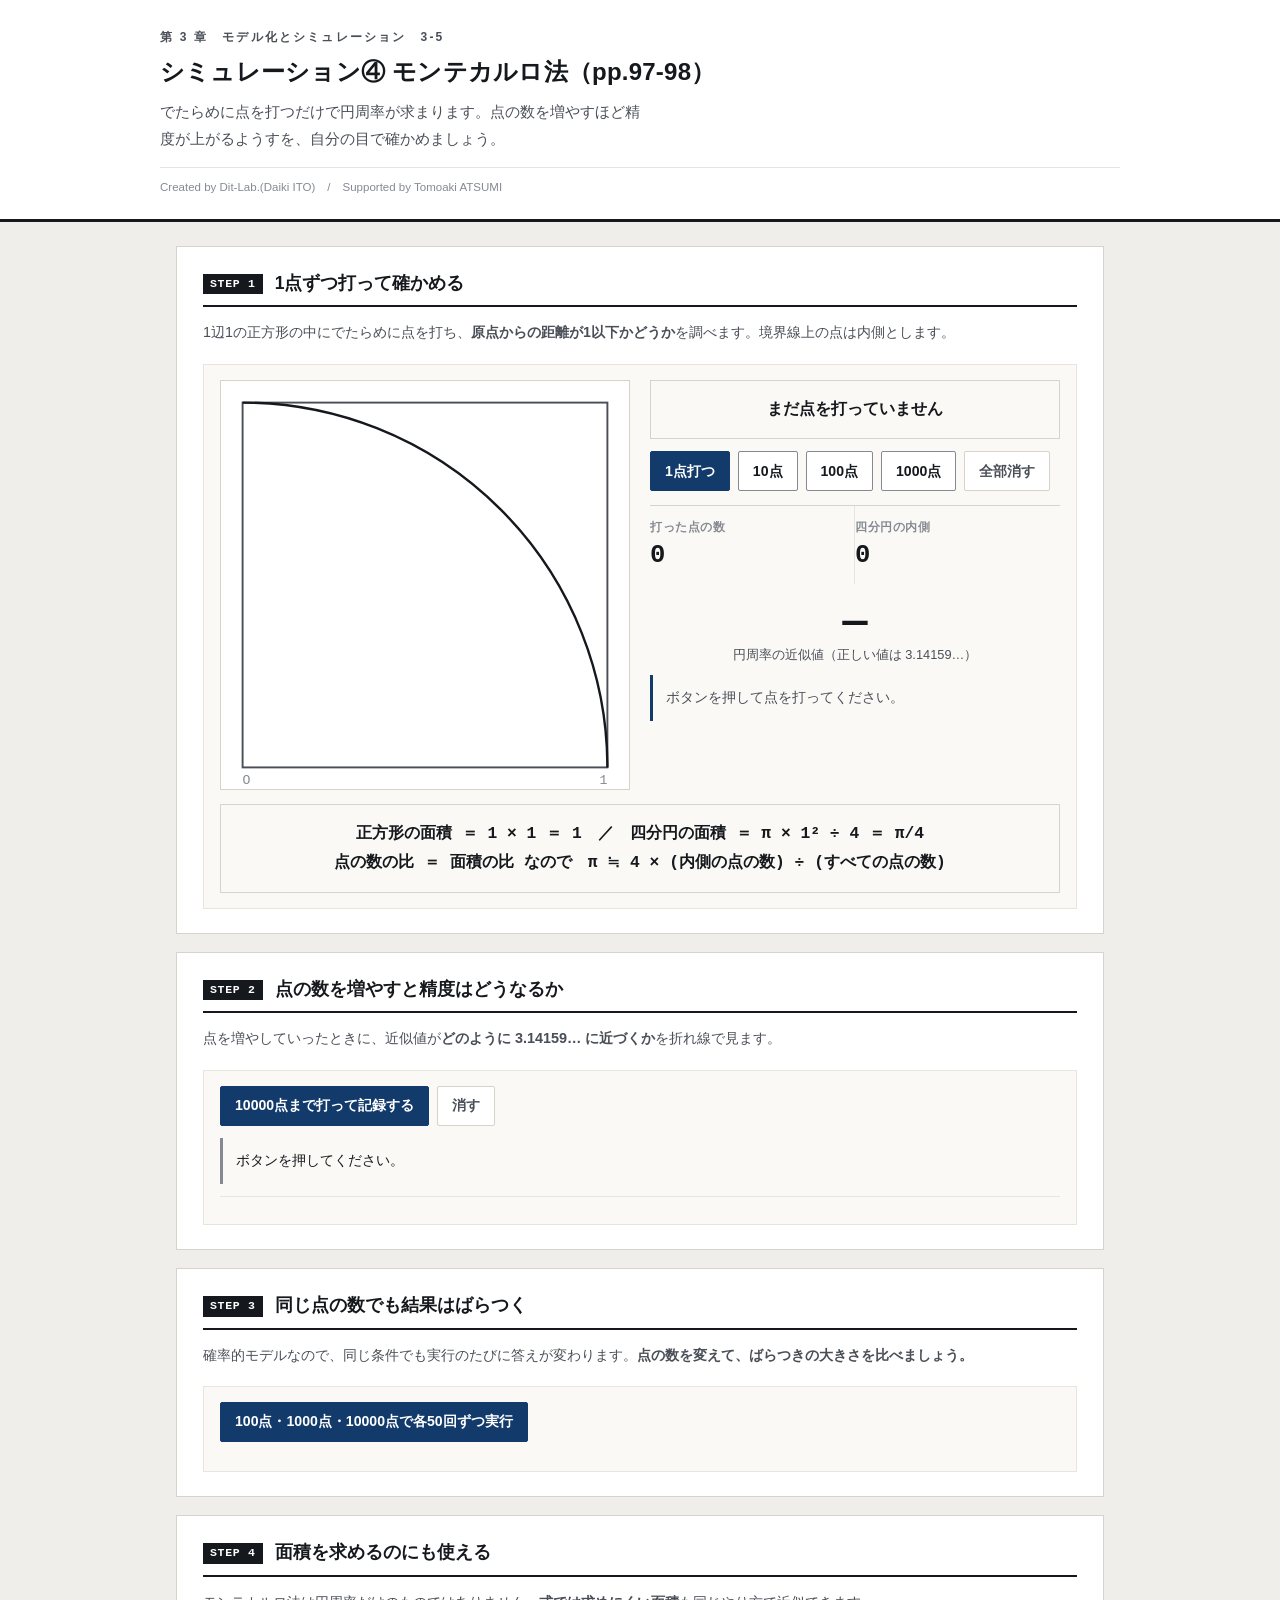
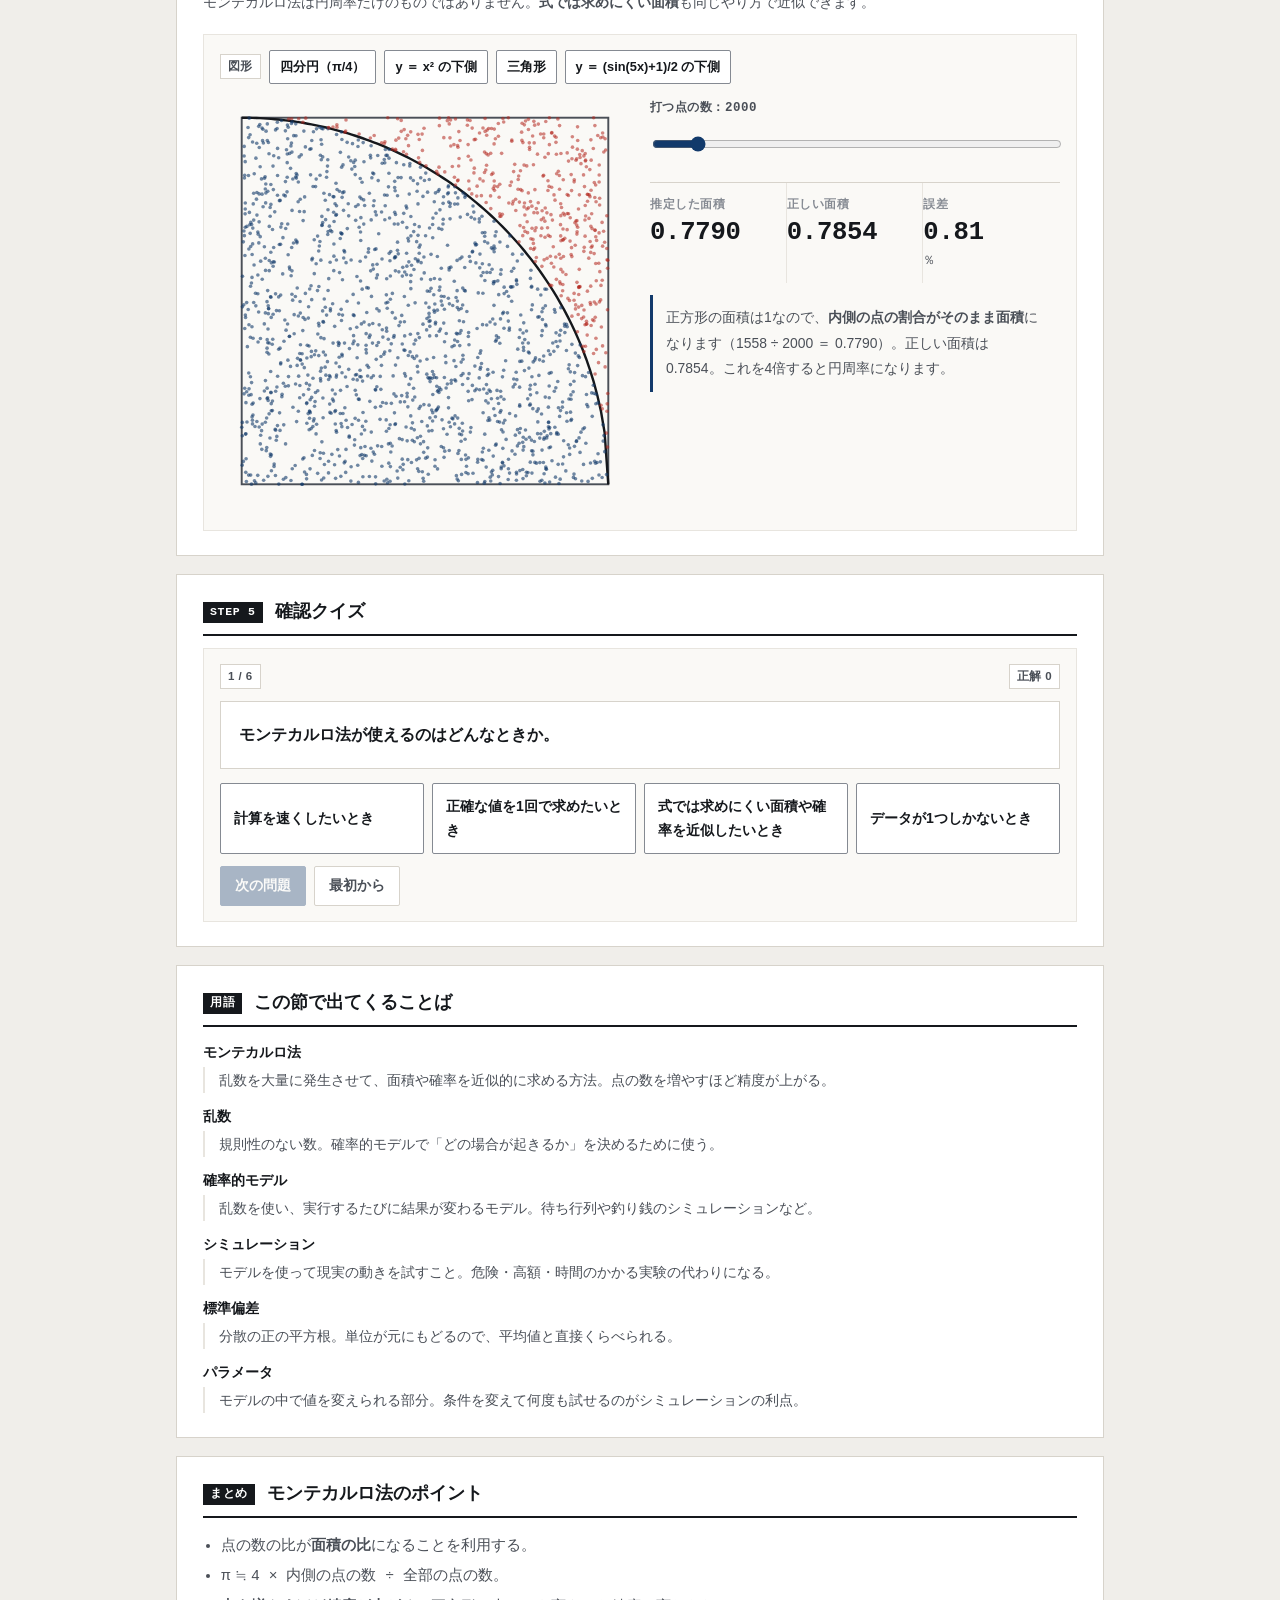
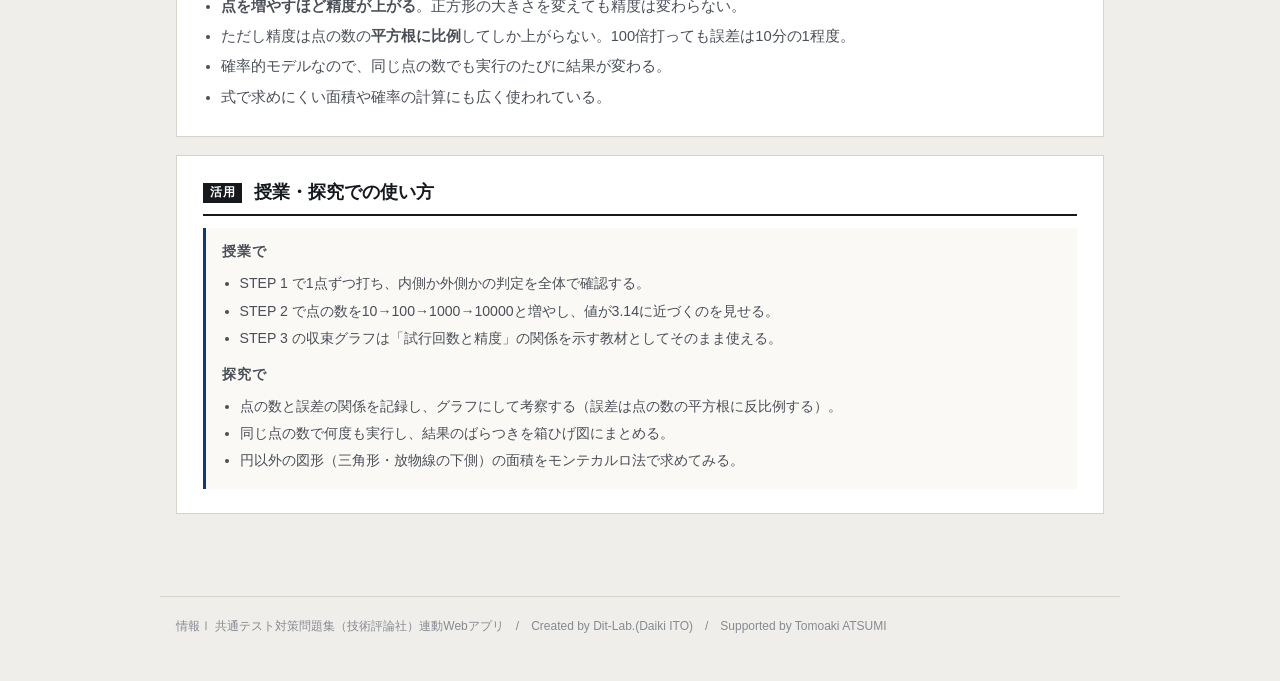
==== index.html @ b9c4bb9b "feat: Streamlit版を静的Webアプリ化。1点ずつの判定・収束グラフ・ばらつき比較・面積推定に対応" ====
<!DOCTYPE html>
<html lang="ja">
<head>
<meta charset="UTF-8">
<meta name="viewport" content="width=device-width, initial-scale=1.0">
<title>シミュレーション④ モンテカルロ法｜情報Ⅰ共通テスト対策問題集</title>
<meta name="description" content="でたらめに点を打つだけで円周率が求まります。点の数を増やすほど精度が上がるようすを、自分の目で確かめましょう。">
<link rel="icon" href="data:image/svg+xml,%3Csvg xmlns=%22http://www.w3.org/2000/svg%22 viewBox=%220 0 32 32%22%3E%3Crect width=%2232%22 height=%2232%22 fill=%22%2315181c%22/%3E%3Ctext x=%2216%22 y=%2222%22 font-size=%2218%22 font-family=%22monospace%22 fill=%22%23fff%22 text-anchor=%22middle%22%3E01%3C/text%3E%3C/svg%3E">
<link rel="stylesheet" href="css/style.css">
<link rel="stylesheet" href="css/app.css">
</head>
<body>

<header class="app-header">
  <div class="inner">
    <span class="eyebrow">第 3 章　モデル化とシミュレーション　3-5</span>
    <h1>シミュレーション④ モンテカルロ法（pp.97-98）</h1>
    <p class="lead">でたらめに点を打つだけで円周率が求まります。点の数を増やすほど精度が上がるようすを、自分の目で確かめましょう。</p>
    <p class="credit">Created by Dit-Lab.(Daiki ITO)　/　Supported by Tomoaki ATSUMI</p>
  </div>
</header>

<main class="wrap">
  <section class="step" id="step1">
    <h2><span class="no">STEP 1</span>1点ずつ打って確かめる</h2>
    <p class="desc">1辺1の正方形の中にでたらめに点を打ち、<strong>原点からの距離が1以下かどうか</strong>を調べます。境界線上の点は内側とします。</p>

    <div class="panel">
      <div class="grid c2">
        <div id="mcBox"></div>
        <div>
          <div class="eqbox" id="lastPoint">まだ点を打っていません</div>
          <div class="btn-row" style="margin-top:12px">
            <button class="btn primary" id="add1">1点打つ</button>
            <button class="btn" id="add10">10点</button>
            <button class="btn" id="add100">100点</button>
            <button class="btn" id="add1000">1000点</button>
            <button class="btn ghost" id="clearPts">全部消す</button>
          </div>
          <div class="metrics" style="margin-top:14px">
            <div class="metric"><div class="k">打った点の数</div><div class="v" id="mAll">0</div></div>
            <div class="metric"><div class="k">四分円の内側</div><div class="v" id="mIn">0</div></div>
          </div>
          <div class="bignum" id="piNow" style="margin-top:14px">—<small>円周率の近似値</small></div>
          <div class="note" id="mcNote" style="margin-top:12px"></div>
        </div>
      </div>

      <div class="eqbox" style="margin-top:14px">
        正方形の面積 ＝ 1 × 1 ＝ 1　／　四分円の面積 ＝ π × 1² ÷ 4 ＝ π/4<br>
        点の数の比 ＝ 面積の比 なので　<strong>π ≒ 4 × (内側の点の数) ÷ (すべての点の数)</strong>
      </div>
    </div>
  </section>

  <section class="step" id="step2">
    <h2><span class="no">STEP 2</span>点の数を増やすと精度はどうなるか</h2>
    <p class="desc">点を増やしていったときに、近似値が<strong>どのように 3.14159… に近づくか</strong>を折れ線で見ます。</p>
    <div class="panel">
      <div class="btn-row" style="margin-bottom:12px">
        <button class="btn primary" id="runConv">10000点まで打って記録する</button>
        <button class="btn ghost" id="clearConv">消す</button>
      </div>
      <div id="convChart"></div>
      <div class="note" id="convNote" style="margin-top:12px">ボタンを押してください。</div>
      <div class="toolbar" id="convTools"></div>
    </div>
  </section>

  <section class="step" id="step3">
    <h2><span class="no">STEP 3</span>同じ点の数でも結果はばらつく</h2>
    <p class="desc">確率的モデルなので、同じ条件でも実行のたびに答えが変わります。<strong>点の数を変えて、ばらつきの大きさを比べましょう。</strong></p>
    <div class="panel">
      <div class="btn-row">
        <button class="btn primary" id="runSpread">100点・1000点・10000点で各50回ずつ実行</button>
      </div>
      <div id="spreadChart" style="margin-top:14px"></div>
      <div class="tbl-scroll" style="margin-top:12px"><table class="tbl" id="spreadTable"></table></div>
      <div class="note" id="spreadNote" hidden style="margin-top:12px"></div>
    </div>
  </section>

  <section class="step" id="step4">
    <h2><span class="no">STEP 4</span>面積を求めるのにも使える</h2>
    <p class="desc">モンテカルロ法は円周率だけのものではありません。<strong>式では求めにくい面積</strong>も同じやり方で近似できます。</p>
    <div class="panel">
      <div class="btn-row" style="margin-bottom:12px">
        <span class="badge">図形</span>
        <button class="btn sm" data-fig="quarter">四分円（π/4）</button>
        <button class="btn sm" data-fig="parab">y ＝ x² の下側</button>
        <button class="btn sm" data-fig="tri">三角形</button>
        <button class="btn sm" data-fig="wave">y ＝ (sin(5x)+1)/2 の下側</button>
      </div>
      <div class="grid c2">
        <div id="areaBox"></div>
        <div>
          <label class="fld" for="areaN">打つ点の数：<span class="mono" id="areaNv">2000</span></label>
          <input type="range" id="areaN" min="100" max="20000" step="100" value="2000">
          <div class="metrics" style="margin-top:12px">
            <div class="metric"><div class="k">推定した面積</div><div class="v" id="aEst">—</div></div>
            <div class="metric"><div class="k">正しい面積</div><div class="v" id="aTrue">—</div></div>
            <div class="metric"><div class="k">誤差</div><div class="v" id="aErr">—</div><div class="s">％</div></div>
          </div>
          <div class="note" id="areaNote" style="margin-top:12px"></div>
        </div>
      </div>
    </div>
  </section>

  <section class="step" id="step5">
    <h2><span class="no">STEP 5</span>確認クイズ</h2>
    <div class="panel">
      <div class="qhead">
        <span class="badge" id="qProgress">1 / 1</span>
        <span class="badge">正解 <span class="score" id="qScore">0</span></span>
      </div>
      <div class="card-q"><div class="q-scene" id="qText"></div></div>
      <div class="choice4" id="qChoices"></div>
      <div class="note" id="qFb" hidden style="margin-top:12px"></div>
      <div class="btn-row" style="margin-top:12px">
        <button class="btn primary" id="qNext" disabled>次の問題</button>
        <button class="btn ghost" id="qReset">最初から</button>
      </div>
    </div>
  </section>

  <section class="step" id="glossary">
    <h2><span class="no">用語</span>この節で出てくることば</h2>
    <div id="glossBox"></div>
  </section>

  <section class="step">
    <h2><span class="no">まとめ</span>モンテカルロ法のポイント</h2>
    <ul style="margin:0;padding-left:1.2em;color:var(--ink-2);font-size:.92rem;line-height:2.05">
      <li>点の数の比が<strong>面積の比</strong>になることを利用する。</li>
      <li>π ≒ <span class="mono">4 × 内側の点の数 ÷ 全部の点の数</span>。</li>
      <li><strong>点を増やすほど精度が上がる</strong>。正方形の大きさを変えても精度は変わらない。</li>
      <li>ただし精度は点の数の<strong>平方根に比例</strong>してしか上がらない。100倍打っても誤差は10分の1程度。</li>
      <li>確率的モデルなので、同じ点の数でも実行のたびに結果が変わる。</li>
      <li>式で求めにくい面積や確率の計算にも広く使われている。</li>
    </ul>
  </section>

  <section class="step">
    <h2><span class="no">活用</span>授業・探究での使い方</h2>
    <div class="use-note">
      <h3>授業で</h3>
      <ul>
        <li>STEP 1 で1点ずつ打ち、内側か外側かの判定を全体で確認する。</li>
        <li>STEP 2 で点の数を10→100→1000→10000と増やし、値が3.14に近づくのを見せる。</li>
        <li>STEP 3 の収束グラフは「試行回数と精度」の関係を示す教材としてそのまま使える。</li>
      </ul>
      <h3 style="margin-top:12px">探究で</h3>
      <ul>
        <li>点の数と誤差の関係を記録し、グラフにして考察する（誤差は点の数の平方根に反比例する）。</li>
        <li>同じ点の数で何度も実行し、結果のばらつきを箱ひげ図にまとめる。</li>
        <li>円以外の図形（三角形・放物線の下側）の面積をモンテカルロ法で求めてみる。</li>
      </ul>
    </div>
  </section>

</main>

<footer class="app-footer">
  情報Ⅰ 共通テスト対策問題集（技術評論社）連動Webアプリ　/　Created by Dit-Lab.(Daiki ITO)　/　Supported by Tomoaki ATSUMI
</footer>

<script src="js/tools.js"></script>
<script src="js/chart.js"></script>
<script src="js/terms.js"></script>
<script src="js/app.js"></script>
</body>
</html>
---- css/style.css ----
/* =========================================================
   情報Ⅰ 共通テスト対策問題集 — Web アプリ共通スタイル
   紙面（参考書）に寄せた設計。装飾色は使わず、色は意味を持つときだけ。
   ========================================================= */

:root{
  --paper:#ffffff;
  --paper-2:#faf9f6;      /* うすい紙 */
  --bg:#f0eeea;           /* 台紙 */
  --ink:#15181c;
  --ink-2:#4a4f57;
  --ink-3:#858a92;
  --rule:#d7d3cb;         /* 罫線 */
  --rule-2:#e8e5df;
  --accent:#123a6b;       /* 濃紺。主要操作と現在地だけに使う */
  --accent-w:#e9eef6;
  --zero:#c0392b;         /* 左＝0 */
  --one:#1d4ed8;          /* 右＝1 */
  --ok:#1f7a3d;   --ok-bg:#eef6f0;
  --ng:#b3261e;   --ng-bg:#fbefee;
  --warn:#8a5a00; --warn-bg:#fbf5e8;
  --font:"Hiragino Kaku Gothic ProN","Hiragino Sans","Yu Gothic Medium","Yu Gothic",
         "Noto Sans JP",Meiryo,-apple-system,BlinkMacSystemFont,sans-serif;
  --mono:"SFMono-Regular",Menlo,Consolas,"Courier New",monospace;
}

*{box-sizing:border-box}
[hidden]{display:none !important}
html{-webkit-text-size-adjust:100%}
body{
  margin:0; background:var(--bg); color:var(--ink);
  font-family:var(--font); font-size:16px; line-height:1.85;
  font-feature-settings:"palt" 1;
}
h1,h2,h3,h4{line-height:1.45; margin:0; font-weight:700}
p{margin:0 0 .75em} p:last-child{margin-bottom:0}
a{color:var(--accent)}

/* ---------- 標題 ---------- */
.app-header{background:var(--paper); border-bottom:3px solid var(--ink); padding:26px 20px 20px}
.app-header .inner{max-width:960px; margin:0 auto}
.app-header .eyebrow{
  font-size:.75rem; font-weight:700; color:var(--ink-2); letter-spacing:.18em;
  display:block; margin-bottom:7px;
}
.app-header h1{font-size:1.5rem; letter-spacing:.01em}
.app-header .lead{font-size:.92rem; color:var(--ink-2); margin-top:9px; max-width:60ch}
.app-header .credit{
  font-size:.72rem; color:var(--ink-3); margin-top:14px;
  padding-top:9px; border-top:1px solid var(--rule-2);
}

/* ---------- 版面 ---------- */
.wrap{max-width:960px; margin:0 auto; padding:24px 16px 64px}
.step{background:var(--paper); border:1px solid var(--rule); padding:24px 26px; margin-bottom:18px}
.step > h2{
  display:flex; align-items:baseline; gap:12px; font-size:1.1rem;
  padding-bottom:9px; border-bottom:2px solid var(--ink); margin-bottom:12px;
}
.step > h2 .no{
  flex:none; font-family:var(--mono); font-size:.72rem; font-weight:700;
  background:var(--ink); color:var(--paper); padding:2px 7px; letter-spacing:.06em;
  position:relative; top:-2px;
}
.step > .desc{color:var(--ink-2); font-size:.9rem; margin-bottom:18px}
.step[hidden]{display:none}

.grid{display:grid; gap:20px}
.grid > *{min-width:0}          /* 子の中身で列が広がるのを防ぐ */
@media(min-width:800px){ .grid.c2{grid-template-columns:1fr 1fr} }

.panel{border:1px solid var(--rule-2); background:var(--paper-2); padding:15px 16px; min-width:0}
.panel > h3{
  font-size:.8rem; font-weight:700; color:var(--ink-2); letter-spacing:.08em;
  margin-bottom:12px; padding-bottom:6px; border-bottom:1px solid var(--rule);
}

/* ---------- 部品 ---------- */
.btn{
  appearance:none; border:1px solid var(--ink-3); background:var(--paper); color:var(--ink);
  font-family:inherit; font-size:.88rem; font-weight:700; padding:8px 14px;
  border-radius:2px; cursor:pointer; min-height:40px; line-height:1.4;
  transition:background .12s, border-color .12s, color .12s;
}
.btn:hover:not(:disabled){background:var(--accent-w); border-color:var(--accent); color:var(--accent)}
.btn:disabled{opacity:.35; cursor:not-allowed}
.btn.primary{background:var(--accent); color:var(--paper); border-color:var(--accent)}
.btn.primary:hover:not(:disabled){background:#0d2c53; color:var(--paper)}
.btn.ghost{border-color:var(--rule); color:var(--ink-2)}
.btn.sm{font-size:.8rem; padding:5px 10px; min-height:34px}
.btn-row{display:flex; flex-wrap:wrap; gap:8px; align-items:center}

/* タブ（見出し下線式） */
.seg{display:flex; gap:0; border-bottom:1px solid var(--rule)}
.seg button{
  appearance:none; border:0; background:transparent; font-family:inherit; font-size:.88rem;
  font-weight:700; color:var(--ink-3); padding:9px 4px; margin-right:26px; cursor:pointer;
  border-bottom:3px solid transparent; margin-bottom:-1px; min-height:40px;
}
.seg button:hover{color:var(--ink-2)}
.seg button[aria-pressed="true"]{color:var(--ink); border-bottom-color:var(--accent)}

label.fld{display:block; font-size:.78rem; font-weight:700; color:var(--ink-2); margin-bottom:5px; letter-spacing:.04em}
input[type=text], textarea, input[type=number]{
  width:100%; font-family:inherit; font-size:1rem; color:var(--ink);
  border:1px solid var(--ink-3); border-radius:2px; padding:9px 11px;
  background:var(--paper); min-height:42px;
}
input:focus, textarea:focus{outline:2px solid var(--accent); outline-offset:-1px; border-color:var(--accent)}
.btn:focus-visible, .seg button:focus-visible, .node-card:focus-visible{outline:2px solid var(--accent); outline-offset:2px}
textarea{resize:vertical; line-height:1.7}
.mono{font-family:var(--mono)}

table.tbl{width:100%; border-collapse:collapse; font-size:.89rem}
table.tbl th, table.tbl td{border-bottom:1px solid var(--rule-2); padding:7px 10px; text-align:right}
table.tbl th:first-child, table.tbl td:first-child{text-align:left}
table.tbl thead th{border-bottom:1.5px solid var(--ink); font-size:.76rem; color:var(--ink-2); font-weight:700; white-space:nowrap}
.tbl-scroll{overflow-x:auto; -webkit-overflow-scrolling:touch; max-width:100%}

.note{padding:10px 13px; font-size:.87rem; border-left:3px solid var(--ink-3); background:var(--paper-2)}
.note.ok{background:var(--ok-bg); border-left-color:var(--ok); color:#123f22}
.note.ng{background:var(--ng-bg); border-left-color:var(--ng); color:#6d1a15}
.note.info{background:var(--paper-2); border-left-color:var(--accent); color:var(--ink-2)}
.note.warn{background:var(--warn-bg); border-left-color:var(--warn); color:#5c3d00}
.note[hidden]{display:none}

.badge{
  display:inline-block; font-size:.72rem; font-weight:700; padding:1px 7px;
  border:1px solid var(--rule); color:var(--ink-2); background:var(--paper); letter-spacing:.04em;
}

/* 数値は罫線で仕切るだけ。カードにしない */
.metrics{display:flex; flex-wrap:wrap; gap:0; border-top:1px solid var(--rule)}
.metric{flex:1 1 130px; padding:11px 14px 11px 0; border-right:1px solid var(--rule-2)}
.metric:last-child{border-right:0}
.metric .k{font-size:.74rem; color:var(--ink-3); font-weight:700; letter-spacing:.05em}
.metric .v{font-size:1.6rem; font-weight:700; line-height:1.3; font-family:var(--mono); letter-spacing:-.01em}
.metric .s{font-size:.76rem; color:var(--ink-2)}

.bit0{color:var(--zero); font-weight:700}
.bit1{color:var(--one); font-weight:700}

.app-footer{
  max-width:960px; margin:0 auto; padding:18px 16px 44px; color:var(--ink-3);
  font-size:.75rem; border-top:1px solid var(--rule);
}
.sr-only{position:absolute;width:1px;height:1px;overflow:hidden;clip:rect(0 0 0 0);white-space:nowrap}

@media(max-width:640px){
  body{font-size:15px}
  .app-header{padding:20px 16px 16px}
  .app-header h1{font-size:1.16rem}
  .wrap{padding:16px 12px 52px}
  .step{padding:18px 15px}
  .seg button{margin-right:18px; font-size:.84rem}
  .metric{flex-basis:50%; border-right:0}
}
@media (prefers-reduced-motion:reduce){ *{animation:none!important; transition:none!important} }

/* ---------- 自分のデータ・共有・印刷 ---------- */
.toolbar{display:flex; flex-wrap:wrap; gap:8px; align-items:center; margin-top:12px;
  padding-top:12px; border-top:1px solid var(--rule-2)}
.toolbar .hint{font-size:.78rem; color:var(--ink-3)}
.paste-area{width:100%; min-height:110px; font-family:var(--mono); font-size:.86rem}
.use-note{background:var(--paper-2); border-left:3px solid var(--accent); padding:14px 16px; font-size:.88rem}
.use-note h3{font-size:.86rem; letter-spacing:.06em; margin-bottom:8px; color:var(--ink-2)}
.use-note ol, .use-note ul{margin:0; padding-left:1.25em; line-height:1.95; color:var(--ink-2)}

@media print{
  body{background:#fff}
  .app-header{border-bottom:2px solid #000}
  .step{border:1px solid #bbb; break-inside:avoid; page-break-inside:avoid; margin-bottom:12px}
  .btn, .seg, .toolbar, input[type=range]{display:none !important}
  .note{border-left-width:2px}
  a[href]:after{content:""}
}

/* ---------- 入力グリッド ---------- */
.dg-scroll{overflow:auto; -webkit-overflow-scrolling:touch; border:1px solid var(--rule); background:var(--paper); max-height:420px}
table.dg{border-collapse:collapse; font-family:var(--mono); font-size:.9rem; min-width:100%}
table.dg th, table.dg td{border:1px solid var(--rule-2); padding:0}
table.dg thead th{background:var(--paper-2); position:sticky; top:0; z-index:2}
table.dg .dg-n{background:var(--paper-2); color:var(--ink-3); font-size:.76rem; font-weight:400;
  text-align:center; min-width:34px; padding:0 4px; position:sticky; left:0; z-index:1}
table.dg .dg-corner{background:var(--paper-2); min-width:34px; position:sticky; left:0; z-index:3}
table.dg .dg-act{background:var(--paper-2); width:34px}
.dg-h, .dg-c{width:100%; min-width:96px; border:0; background:transparent; font-family:inherit;
  font-size:.9rem; padding:8px 9px; color:var(--ink); min-height:38px}
.dg-h{font-weight:700; font-family:var(--font); font-size:.82rem; color:var(--ink-2)}
.dg-c.num{text-align:right}
.dg-c:focus, .dg-h:focus{outline:2px solid var(--accent); outline-offset:-2px; background:var(--accent-w)}
.dg-del{border:0; background:transparent; color:var(--ink-3); cursor:pointer; width:32px; height:34px; font-size:1rem}
.dg-del:hover{color:var(--ng)}
.dg-tools{display:flex; flex-wrap:wrap; gap:8px; align-items:center; margin-top:10px}
.dg-hint{font-size:.76rem; color:var(--ink-3)}

/* ---------- ファイル読み込み ---------- */
.filebox{display:flex; flex-wrap:wrap; gap:10px; align-items:center; padding:12px;
  border:1px dashed var(--rule); background:var(--paper-2)}
.filebox input[type=file]{font-size:.85rem; font-family:inherit; max-width:100%}
.filebox .sel{max-width:220px}
.filelabel{display:inline-flex; align-items:center; gap:6px; font-size:.85rem; font-weight:700;
  border:1px solid var(--ink-3); background:var(--paper); padding:8px 14px; border-radius:2px; cursor:pointer; min-height:40px}
.filelabel:hover{border-color:var(--accent); color:var(--accent); background:var(--accent-w)}
.filelabel input{display:none}

/* ---------- 用語解説 ---------- */
.term{position:relative; border-bottom:1.5px dotted var(--accent); cursor:help; color:var(--accent); font-weight:700}
.term .term-pop{display:none; position:absolute; left:0; top:1.7em; z-index:50; width:min(300px,78vw);
  background:var(--paper); border:1px solid var(--ink-3); box-shadow:0 6px 20px rgba(0,0,0,.14);
  padding:10px 12px; font-size:.82rem; font-weight:400; color:var(--ink-2); line-height:1.75;
  border-left:3px solid var(--accent); cursor:auto; text-align:left}
.term .term-pop b{display:block; color:var(--ink); font-size:.86rem; margin-bottom:3px}
.term.open .term-pop{display:block}
dl.gloss{margin:0; font-size:.88rem}
dl.gloss dt{font-weight:700; color:var(--ink); margin-top:10px}
dl.gloss dt:first-child{margin-top:0}
dl.gloss dd{margin:2px 0 0; color:var(--ink-2); line-height:1.85; padding-left:1em; border-left:2px solid var(--rule-2)}
@media print{ .term{border-bottom:0; color:inherit} .term .term-pop{display:none !important} }

/* ---------- スマホ・タブレット ---------- */
@media (max-width:1024px){
  /* iOS で入力時に画面が勝手に拡大するのを防ぐ（16px 未満だとズームする） */
  input[type=text], input[type=number], textarea, select, .dg-c, .dg-h{ font-size:16px }
  .dg-c, .dg-h{ min-width:110px }
}
@media (max-width:820px){
  .grid.c2{grid-template-columns:1fr}
  .dg-scroll{max-height:340px}
  .filebox{flex-direction:column; align-items:stretch}
  .filebox .sel{max-width:100%}
  .term .term-pop{left:auto; right:0; width:min(280px,86vw)}
}
@media (max-width:480px){
  .step > h2{font-size:1rem; flex-wrap:wrap}
  .metrics{gap:0}
  .metric{flex-basis:50%; padding-right:10px}
  .metric .v{font-size:1.3rem}
  .btn{padding:8px 12px}
  .dg-tools{gap:6px}
  .dg-hint{width:100%}
}
/* タッチ操作でのスクロールを滑らかに */
.tbl-scroll, .dg-scroll, .tree-box{ -webkit-overflow-scrolling:touch; overscroll-behavior-x:contain }
---- css/app.css ----
.qhead{display:flex; justify-content:space-between; align-items:center; margin-bottom:12px}
.card-q{border:1px solid var(--rule); background:var(--paper); padding:18px; margin-bottom:14px}
.q-scene{font-size:1rem; font-weight:700; line-height:1.9}
.choice4{display:grid; gap:8px; grid-template-columns:repeat(auto-fit,minmax(160px,1fr))}
.choice4 .btn{text-align:left; line-height:1.65; padding:11px 13px}
.choice4 .btn.correct{background:var(--ok-bg); border-color:var(--ok); color:var(--ok)}
.choice4 .btn.wrong{background:var(--ng-bg); border-color:var(--ng); color:var(--ng)}
.choice4.locked{pointer-events:none}
.sel{width:100%; font-family:inherit; font-size:.95rem; padding:9px 11px; min-height:42px;
  border:1px solid var(--ink-3); border-radius:2px; background:var(--paper); color:var(--ink)}
input[type=range]{width:100%; accent-color:var(--accent); height:34px}
.why{font-size:.85rem; color:var(--ink-2); line-height:1.85}
.eqbox{font-family:var(--mono); font-size:1.02rem; font-weight:700; text-align:center; padding:14px;
  border:1px solid var(--rule); background:var(--paper-2); line-height:1.8}
.blankin{border:1.5px solid var(--accent); background:#fff; padding:6px 8px; text-align:center;
  font-family:var(--mono); min-height:38px; font-size:.95rem; max-width:120px}
.blankin.ok{border-color:var(--ok); background:var(--ok-bg)}
.blankin.ng{border-color:var(--ng); background:var(--ng-bg)}
table.tbl td .blankin{width:100%; max-width:none}
#mcBox{border:1px solid var(--rule); background:var(--paper)}
#mcBox svg{display:block; margin:0 auto}
svg .pin{fill:rgba(18,58,107,.6)}
svg .pout{fill:rgba(179,38,30,.55)}
svg .arc{fill:none; stroke:#15181c; stroke-width:2}
svg .sq{fill:none; stroke:#4a4f57; stroke-width:1.6}
svg .last{stroke:#8a5a00; stroke-width:2.5; fill:#ffd166}
.bignum{font-family:var(--mono); font-size:2.6rem; font-weight:700; text-align:center; line-height:1.2}
.bignum small{display:block; font-family:var(--font); font-size:.8rem; color:var(--ink-2); font-weight:400}
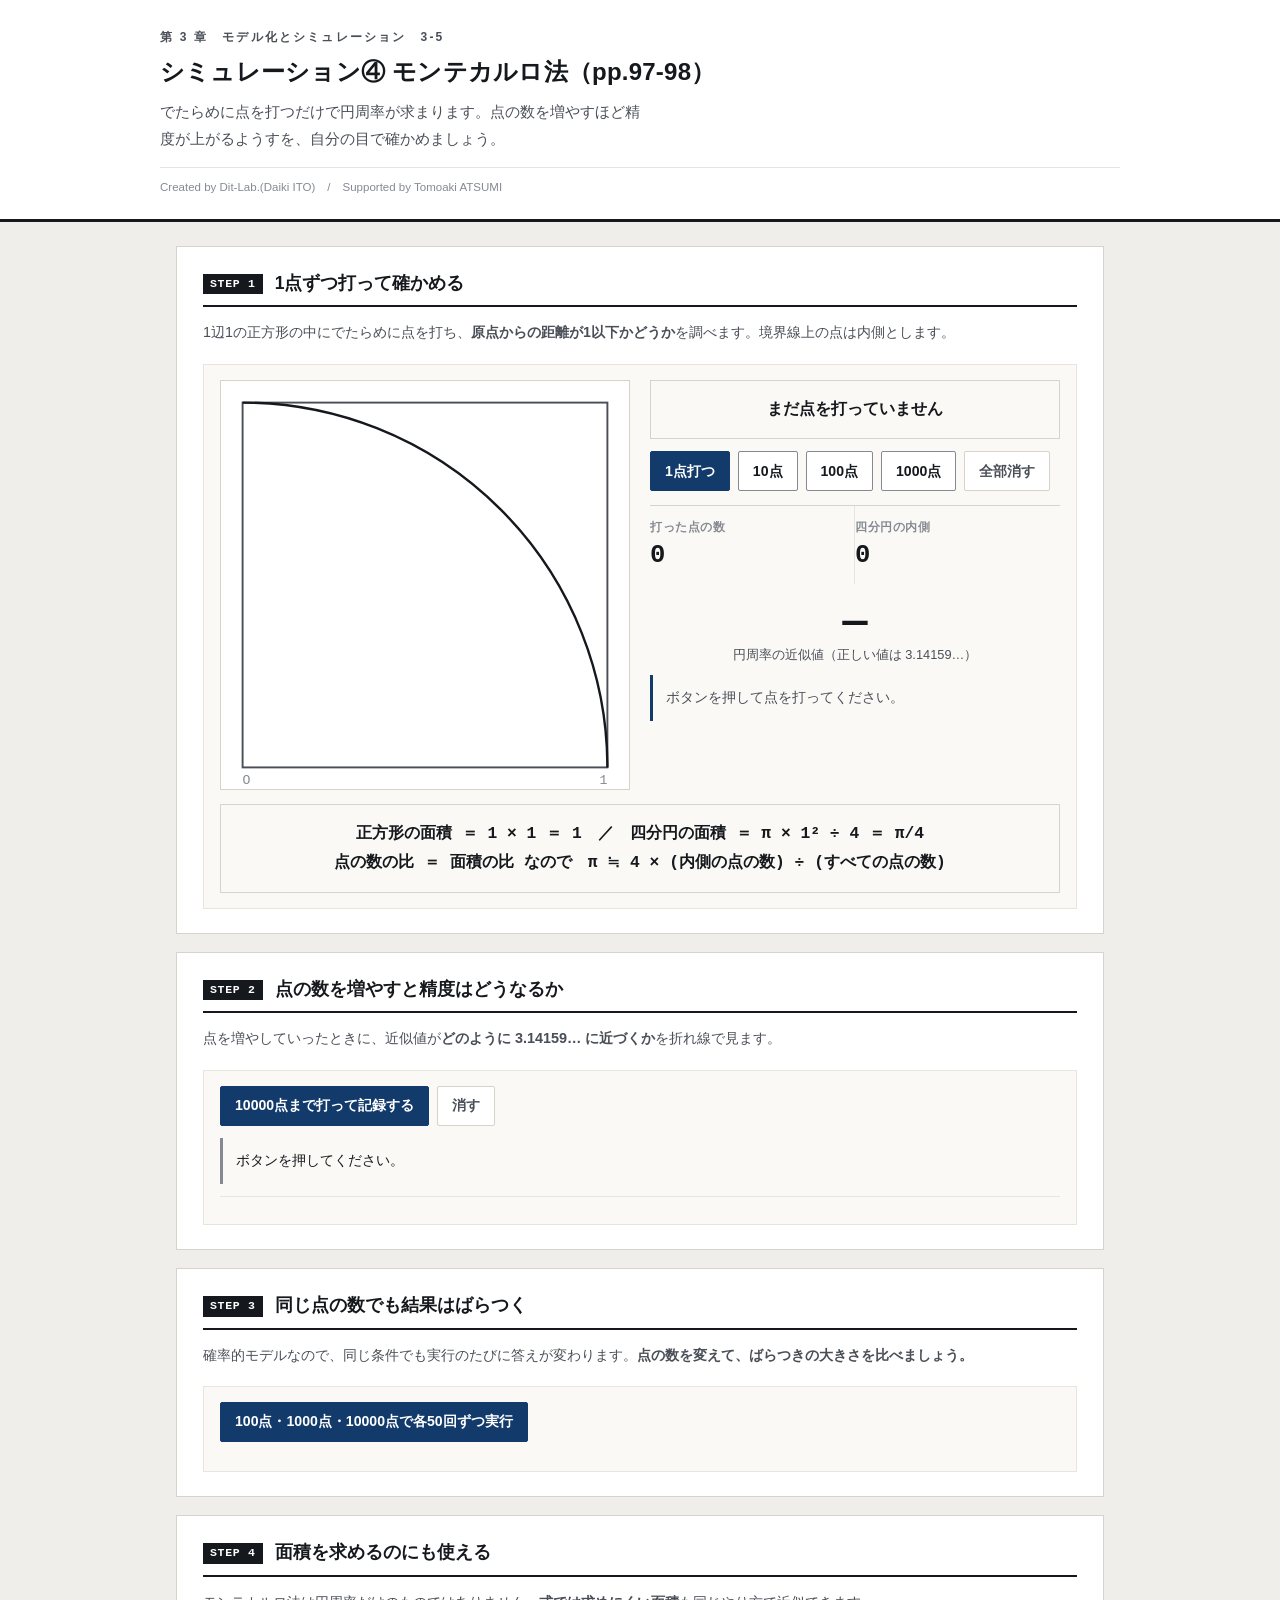
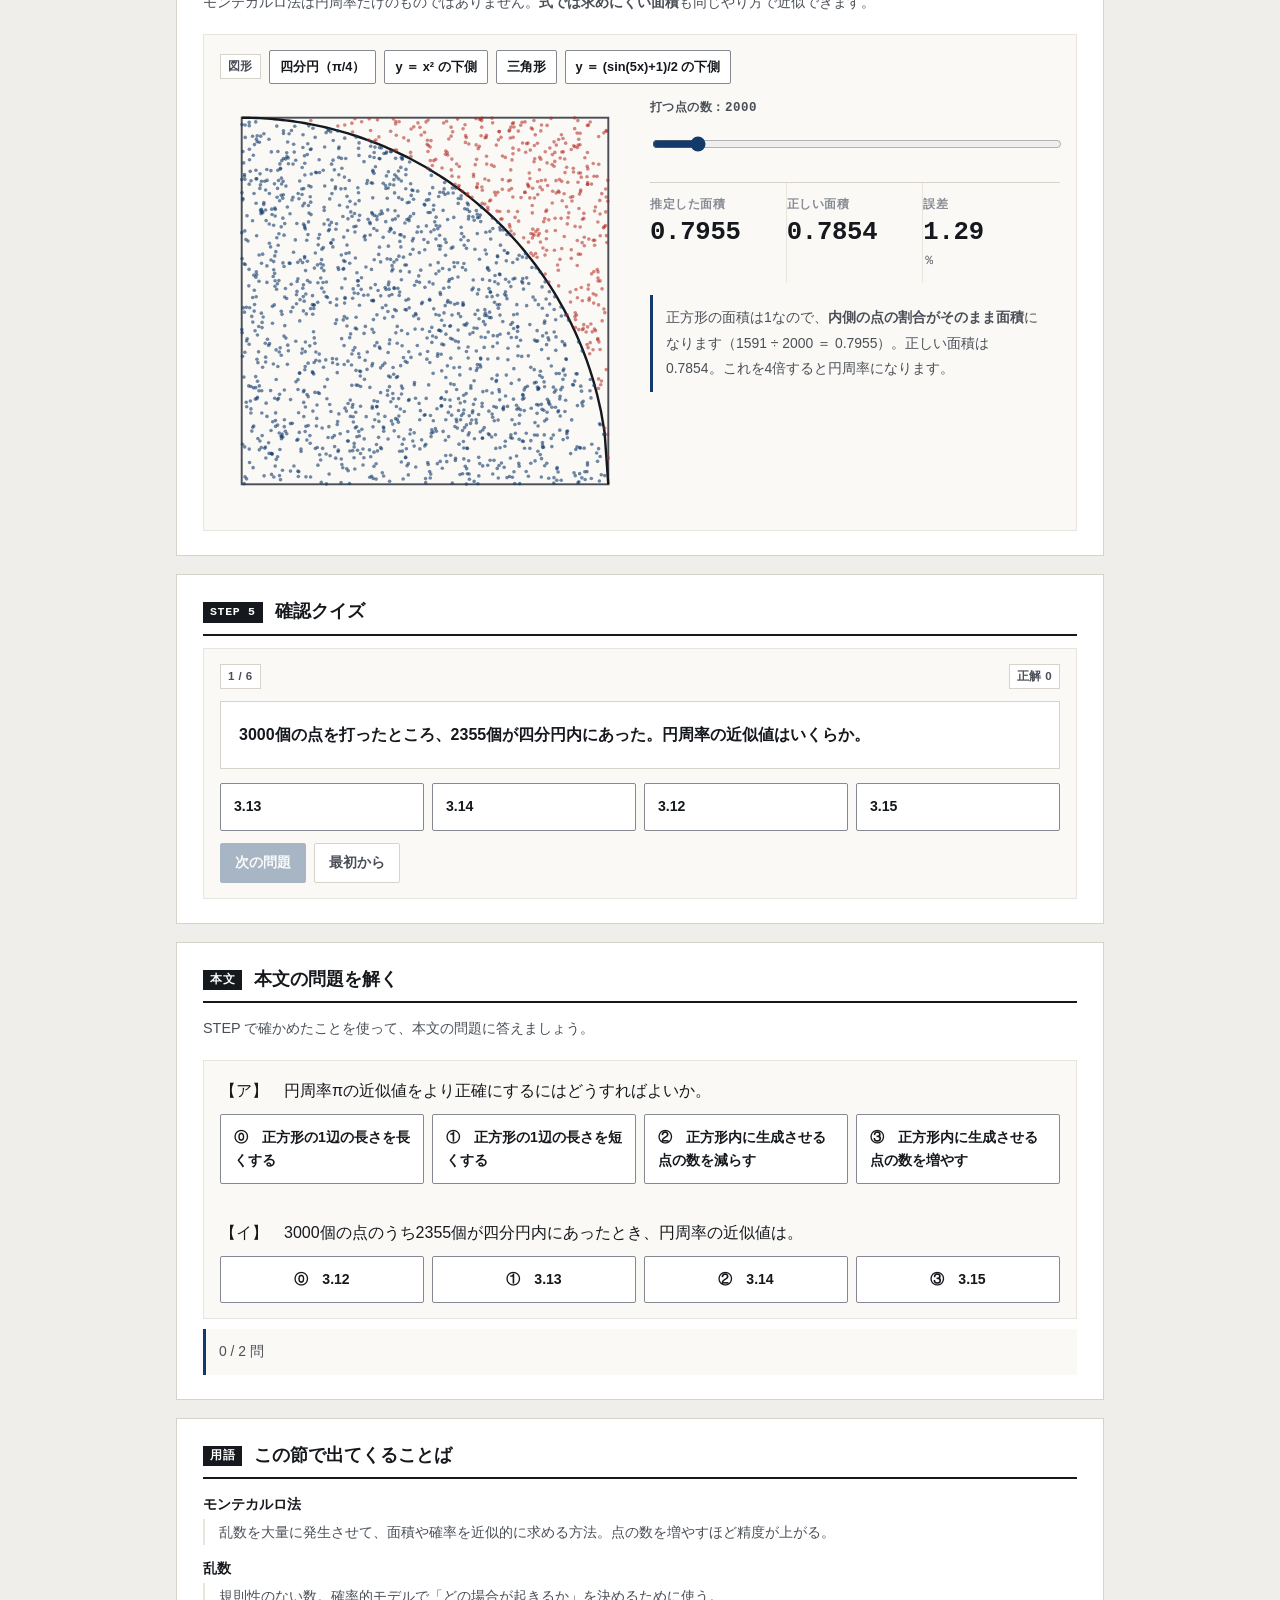
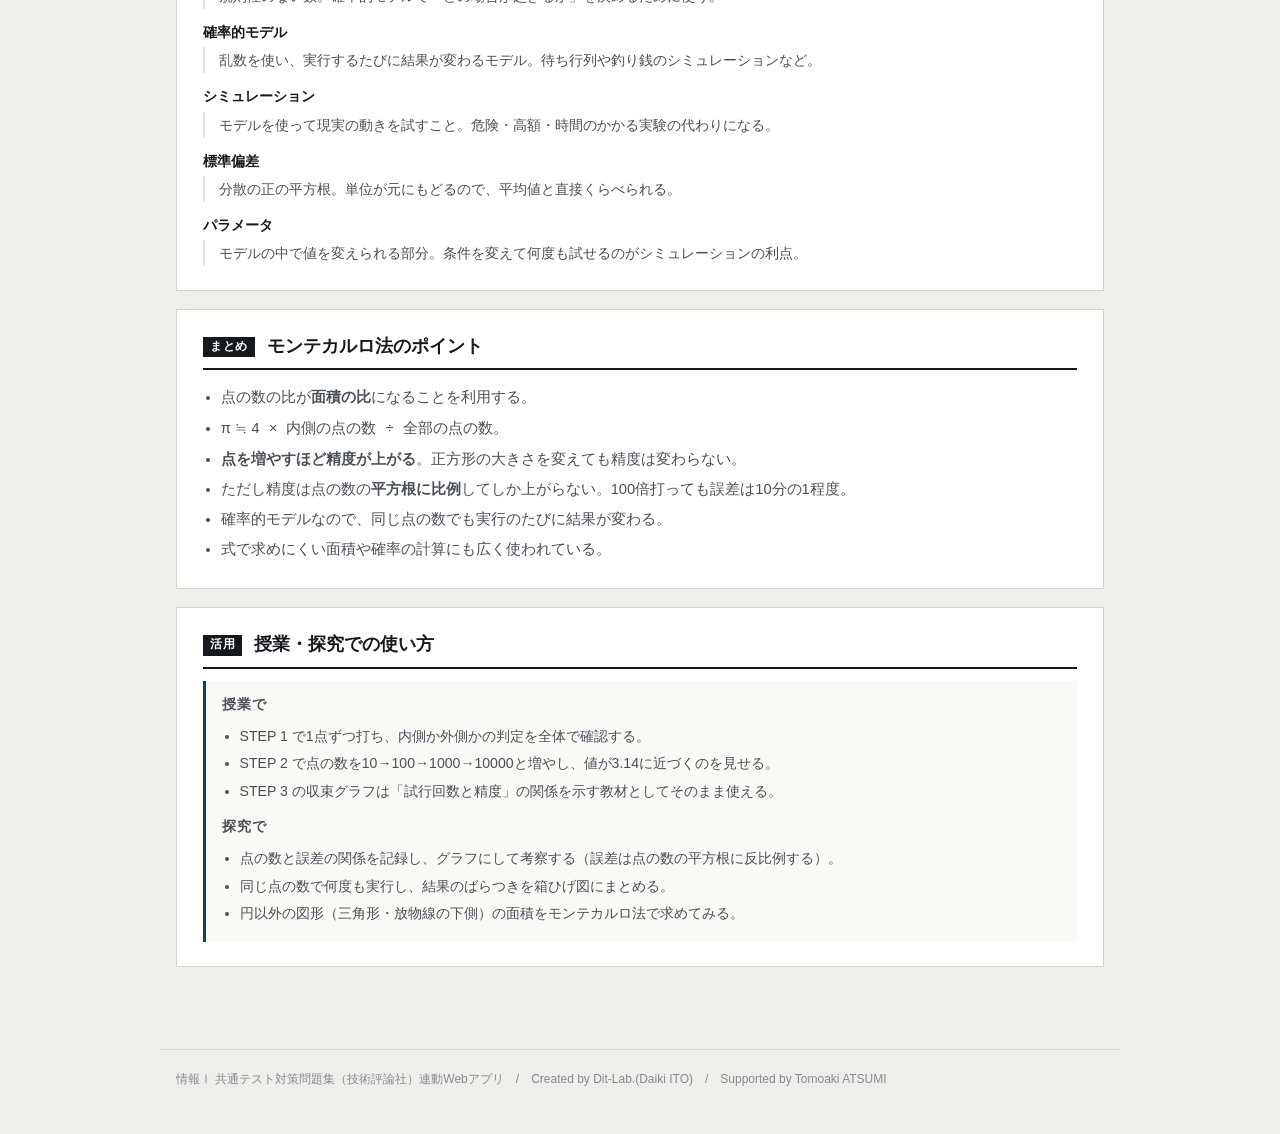
==== commit a319608d: "feat: 本文の問題（空欄と解答群）をアプリ内で解けるセクションを追加。本文の答えと解説を明示" ====
--- a/index.html
+++ b/index.html
@@ -6,8 +6,8 @@
 <title>シミュレーション④ モンテカルロ法｜情報Ⅰ共通テスト対策問題集</title>
 <meta name="description" content="でたらめに点を打つだけで円周率が求まります。点の数を増やすほど精度が上がるようすを、自分の目で確かめましょう。">
 <link rel="icon" href="data:image/svg+xml,%3Csvg xmlns=%22http://www.w3.org/2000/svg%22 viewBox=%220 0 32 32%22%3E%3Crect width=%2232%22 height=%2232%22 fill=%22%2315181c%22/%3E%3Ctext x=%2216%22 y=%2222%22 font-size=%2218%22 font-family=%22monospace%22 fill=%22%23fff%22 text-anchor=%22middle%22%3E01%3C/text%3E%3C/svg%3E">
-<link rel="stylesheet" href="css/style.css">
-<link rel="stylesheet" href="css/app.css">
+<link rel="stylesheet" href="css/style.css?v=239696b1">
+<link rel="stylesheet" href="css/app.css?v=c6b70af8">
 </head>
 <body>
 
@@ -124,6 +124,13 @@
     </div>
   </section>
 
+  <section class="step" id="stepBook">
+    <h2><span class="no">本文</span>本文の問題を解く</h2>
+    <p class="desc">STEP で確かめたことを使って、本文の問題に答えましょう。</p>
+    <div class="panel" id="bookBox"></div>
+    <div class="note" id="bookNote" style="margin-top:10px"></div>
+  </section>
+
   <section class="step" id="glossary">
     <h2><span class="no">用語</span>この節で出てくることば</h2>
     <div id="glossBox"></div>
@@ -165,9 +172,10 @@
   情報Ⅰ 共通テスト対策問題集（技術評論社）連動Webアプリ　/　Created by Dit-Lab.(Daiki ITO)　/　Supported by Tomoaki ATSUMI
 </footer>
 
-<script src="js/tools.js"></script>
-<script src="js/chart.js"></script>
-<script src="js/terms.js"></script>
-<script src="js/app.js"></script>
+<script src="js/tools.js?v=c07db610"></script>
+<script src="js/chart.js?v=fb6e3be1"></script>
+<script src="js/terms.js?v=eed9ff1d"></script>
+<script src="js/quiz.js?v=5d6779cc"></script>
+<script src="js/app.js?v=c9f911f4"></script>
 </body>
 </html>
--- a/css/style.css
+++ b/css/style.css
@@ -242,3 +242,28 @@
 }
 /* タッチ操作でのスクロールを滑らかに */
 .tbl-scroll, .dg-scroll, .tree-box{ -webkit-overflow-scrolling:touch; overscroll-behavior-x:contain }
+
+/* 幅指定つきの入力欄がスマートフォンではみ出さないようにする */
+input[type=text], input[type=number], input[type=search], textarea, select{ max-width:100% }
+.btn-row > label{ min-width:0; max-width:100% }
+.btn-row > label input, .btn-row > label select{ max-width:100% }
+
+/* 共通：○×判定・並べかえ（quiz.js 用） */
+.abcde{border:1px solid var(--rule); border-radius:3px; overflow:hidden}
+.abcde > div{border-top:1px solid var(--rule); padding:10px 12px}
+.abcde > div:first-child{border-top:0}
+.abcde .st{display:flex; gap:10px; align-items:flex-start; flex-wrap:wrap}
+.abcde .st .k{font-weight:700; font-family:var(--mono); min-width:1.4em}
+.abcde .st .t{flex:1; min-width:12em}
+.abcde .jb{display:flex; gap:6px}
+.abcde .jb .btn{min-width:3.4em; padding:6px 10px; text-align:center}
+.prep{display:grid; grid-template-columns:repeat(auto-fit,minmax(150px,1fr)); gap:10px; margin-top:10px}
+.prep .slot{border:1px dashed var(--ink-3); border-radius:3px; padding:10px; min-height:92px; background:var(--paper)}
+.prep .slot.filled{border-style:solid}
+.prep .slot .tag{font:700 .74rem/1.4 var(--mono); color:var(--accent); display:block; margin-bottom:6px}
+.prep .slot .txt{font-size:.86rem; line-height:1.7}
+.cards{display:flex; flex-wrap:wrap; gap:8px; margin-top:10px}
+.cards .c{border:1px solid var(--ink-3); border-radius:3px; padding:9px 12px; background:var(--paper);
+  cursor:pointer; font-size:.88rem; max-width:100%; text-align:left; font-family:inherit; color:var(--ink)}
+.cards .c:hover{background:var(--warn-bg)}
+.cards .c.used{opacity:.35; pointer-events:none}
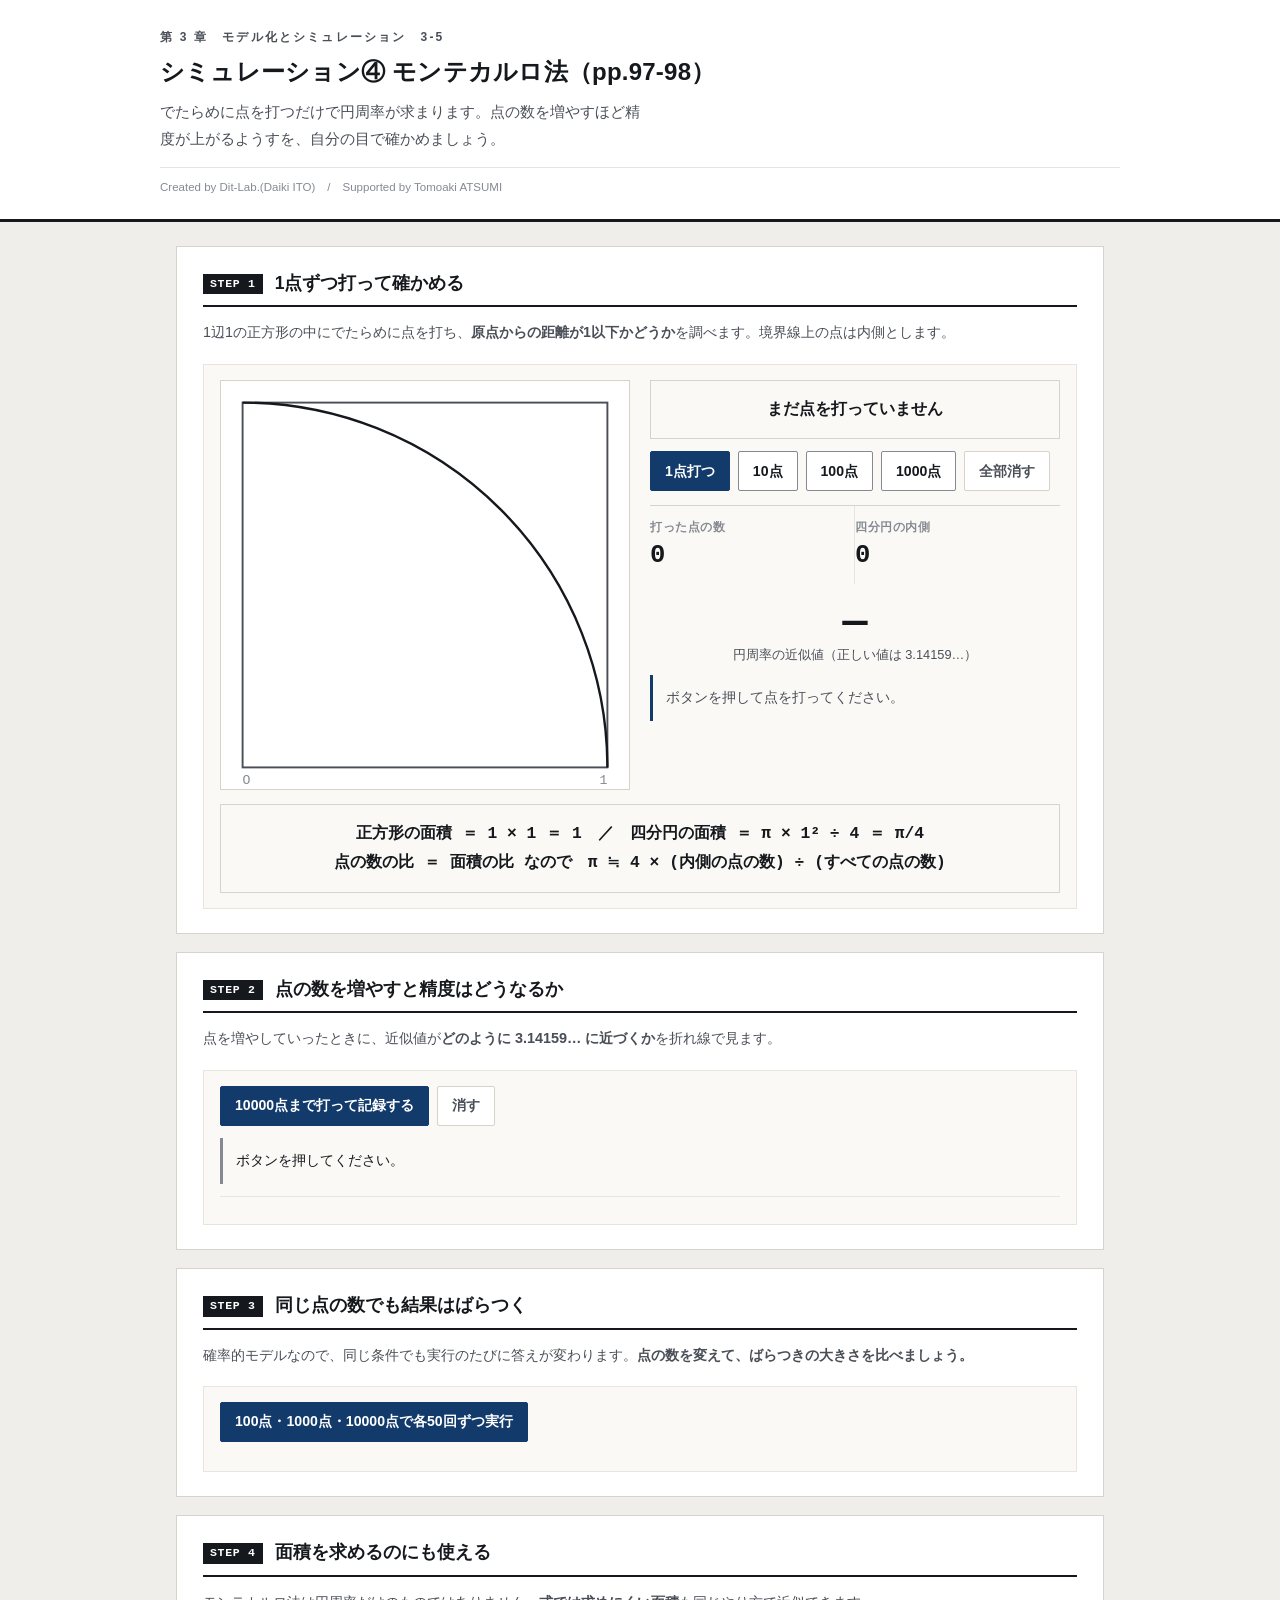
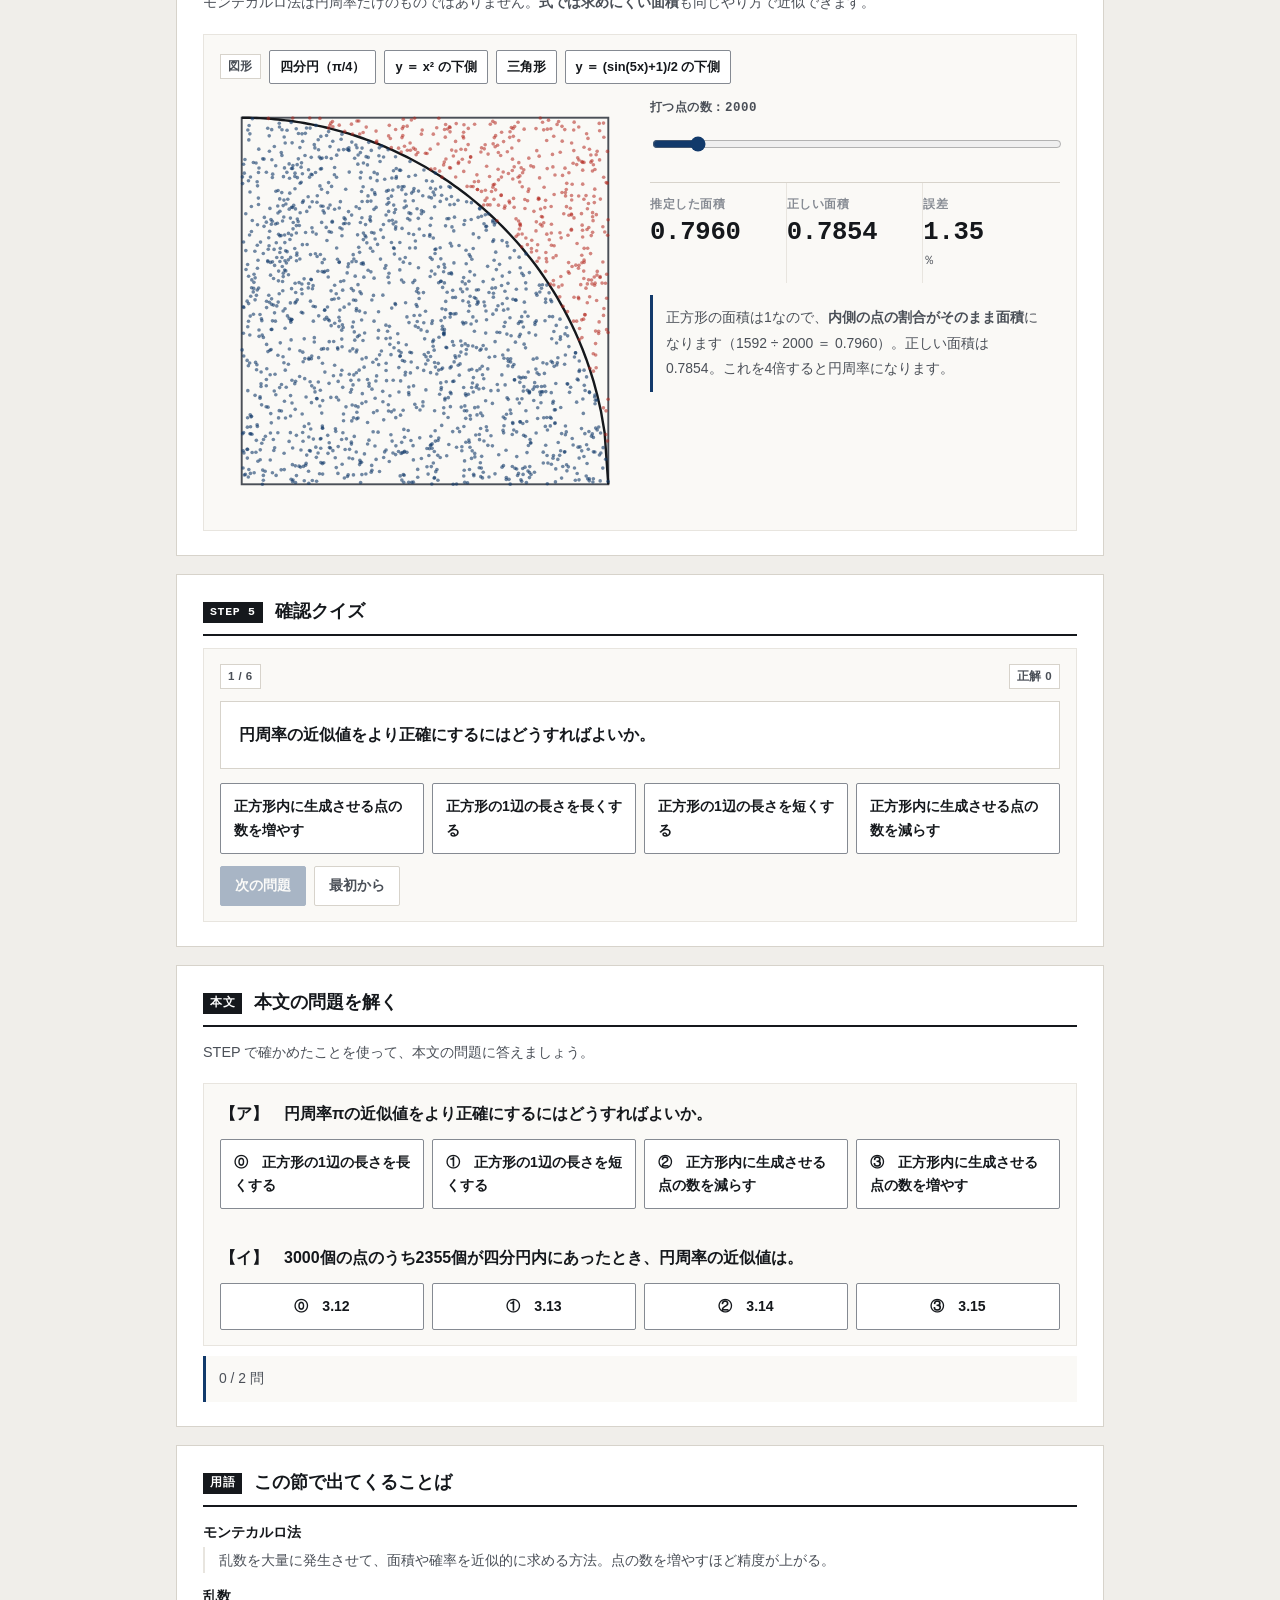
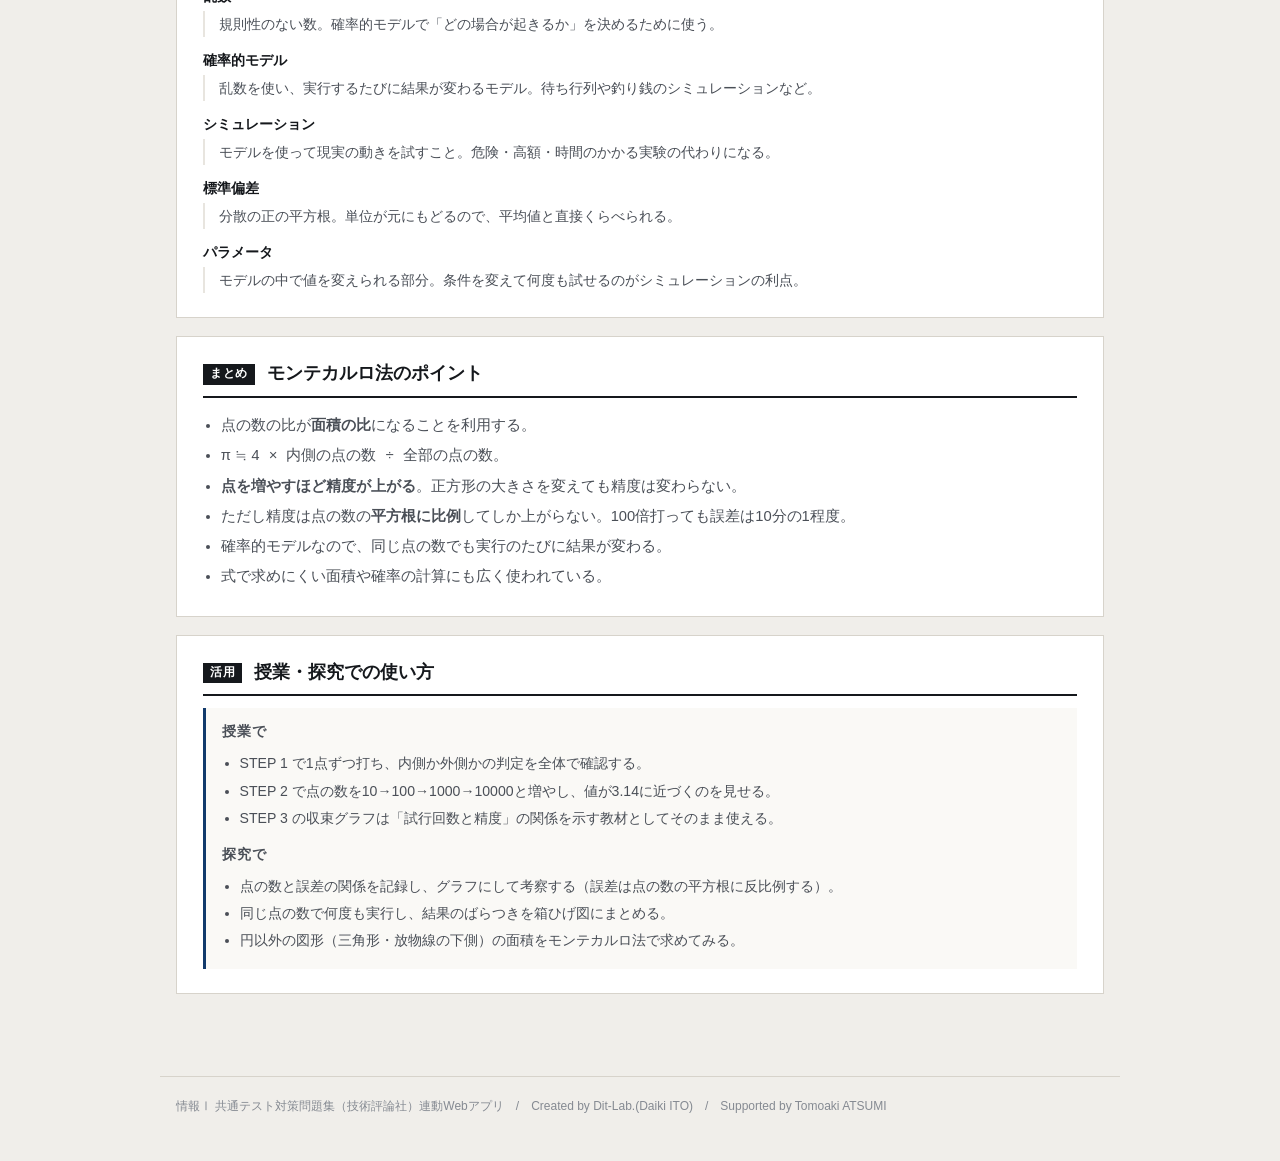
==== commit 06d1bdf8: "fix: 設問見出しのレイアウト不具合を修正（.qhead→.pq）" ====
--- a/index.html
+++ b/index.html
@@ -6,7 +6,7 @@
 <title>シミュレーション④ モンテカルロ法｜情報Ⅰ共通テスト対策問題集</title>
 <meta name="description" content="でたらめに点を打つだけで円周率が求まります。点の数を増やすほど精度が上がるようすを、自分の目で確かめましょう。">
 <link rel="icon" href="data:image/svg+xml,%3Csvg xmlns=%22http://www.w3.org/2000/svg%22 viewBox=%220 0 32 32%22%3E%3Crect width=%2232%22 height=%2232%22 fill=%22%2315181c%22/%3E%3Ctext x=%2216%22 y=%2222%22 font-size=%2218%22 font-family=%22monospace%22 fill=%22%23fff%22 text-anchor=%22middle%22%3E01%3C/text%3E%3C/svg%3E">
-<link rel="stylesheet" href="css/style.css?v=239696b1">
+<link rel="stylesheet" href="css/style.css?v=ea93572e">
 <link rel="stylesheet" href="css/app.css?v=c6b70af8">
 </head>
 <body>
@@ -175,7 +175,7 @@
 <script src="js/tools.js?v=c07db610"></script>
 <script src="js/chart.js?v=fb6e3be1"></script>
 <script src="js/terms.js?v=eed9ff1d"></script>
-<script src="js/quiz.js?v=5d6779cc"></script>
+<script src="js/quiz.js?v=13402362"></script>
 <script src="js/app.js?v=c9f911f4"></script>
 </body>
 </html>
--- a/css/style.css
+++ b/css/style.css
@@ -68,6 +68,7 @@
 .grid{display:grid; gap:20px}
 .grid > *{min-width:0}          /* 子の中身で列が広がるのを防ぐ */
 @media(min-width:800px){ .grid.c2{grid-template-columns:1fr 1fr} }
+@media(min-width:800px){ .grid.c21{grid-template-columns:1.45fr 1fr} }
 
 .panel{border:1px solid var(--rule-2); background:var(--paper-2); padding:15px 16px; min-width:0}
 .panel > h3{
@@ -225,7 +226,7 @@
   .dg-c, .dg-h{ min-width:110px }
 }
 @media (max-width:820px){
-  .grid.c2{grid-template-columns:1fr}
+  .grid.c2,.grid.c21{grid-template-columns:1fr}
   .dg-scroll{max-height:340px}
   .filebox{flex-direction:column; align-items:stretch}
   .filebox .sel{max-width:100%}
@@ -267,3 +268,13 @@
   cursor:pointer; font-size:.88rem; max-width:100%; text-align:left; font-family:inherit; color:var(--ink)}
 .cards .c:hover{background:var(--warn-bg)}
 .cards .c.used{opacity:.35; pointer-events:none}
+
+/* --- 予想してから実行 --- */
+.pmark{display:inline-block; background:var(--accent); color:#fff; font-size:.7rem; font-weight:700;
+  letter-spacing:.08em; padding:2px 7px; border-radius:2px; margin-right:8px; vertical-align:2px}
+input.pin{font-size:1.05rem; padding:7px 10px; border:1px solid var(--rule); border-radius:3px;
+  width:9em; max-width:100%; background:#fff}
+.btn-row .unit{color:var(--muted); font-size:.9rem}
+.choice4 .btn.on{border-color:var(--accent); box-shadow:inset 0 0 0 1px var(--accent); font-weight:700}
+/* 設問文の見出し（flex ではなく通常の段落。.qhead は左右振り分け用なので用途が別） */
+.pq{margin:0 0 10px; font-weight:700; line-height:1.85}
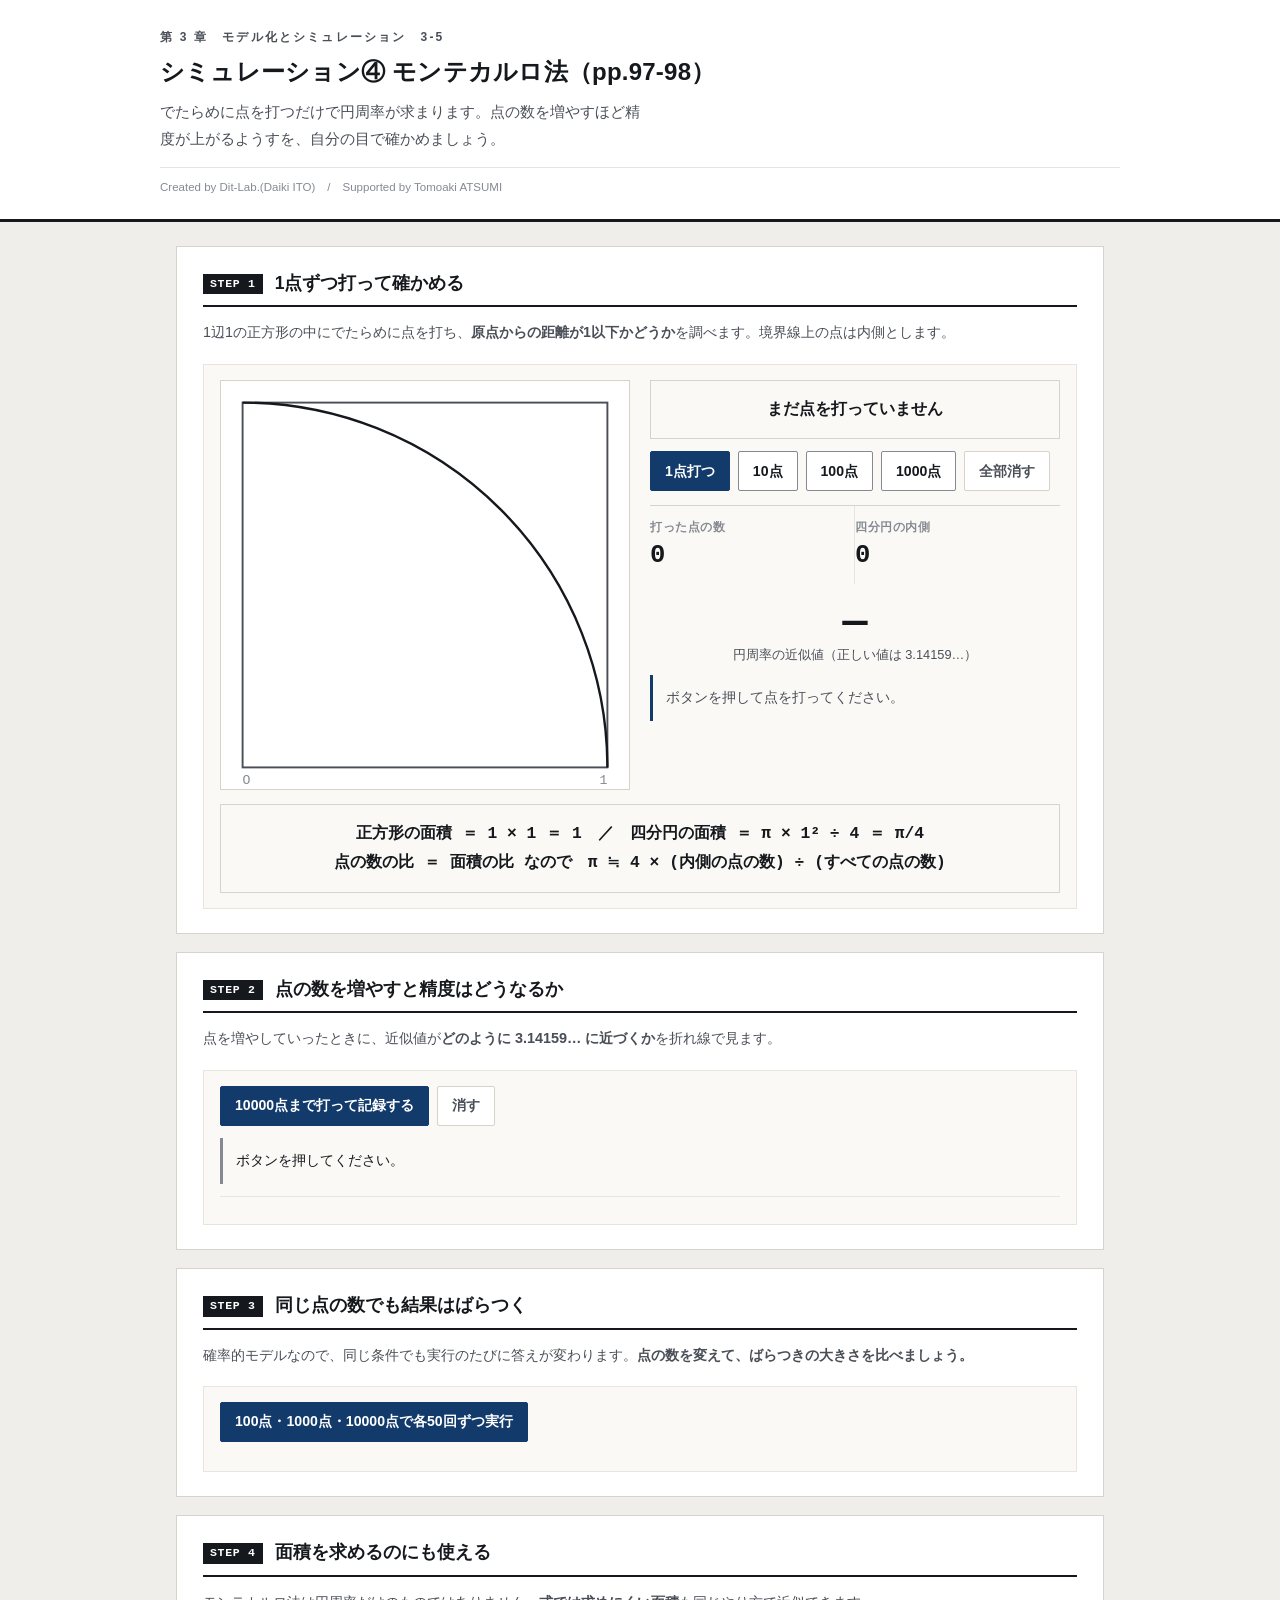
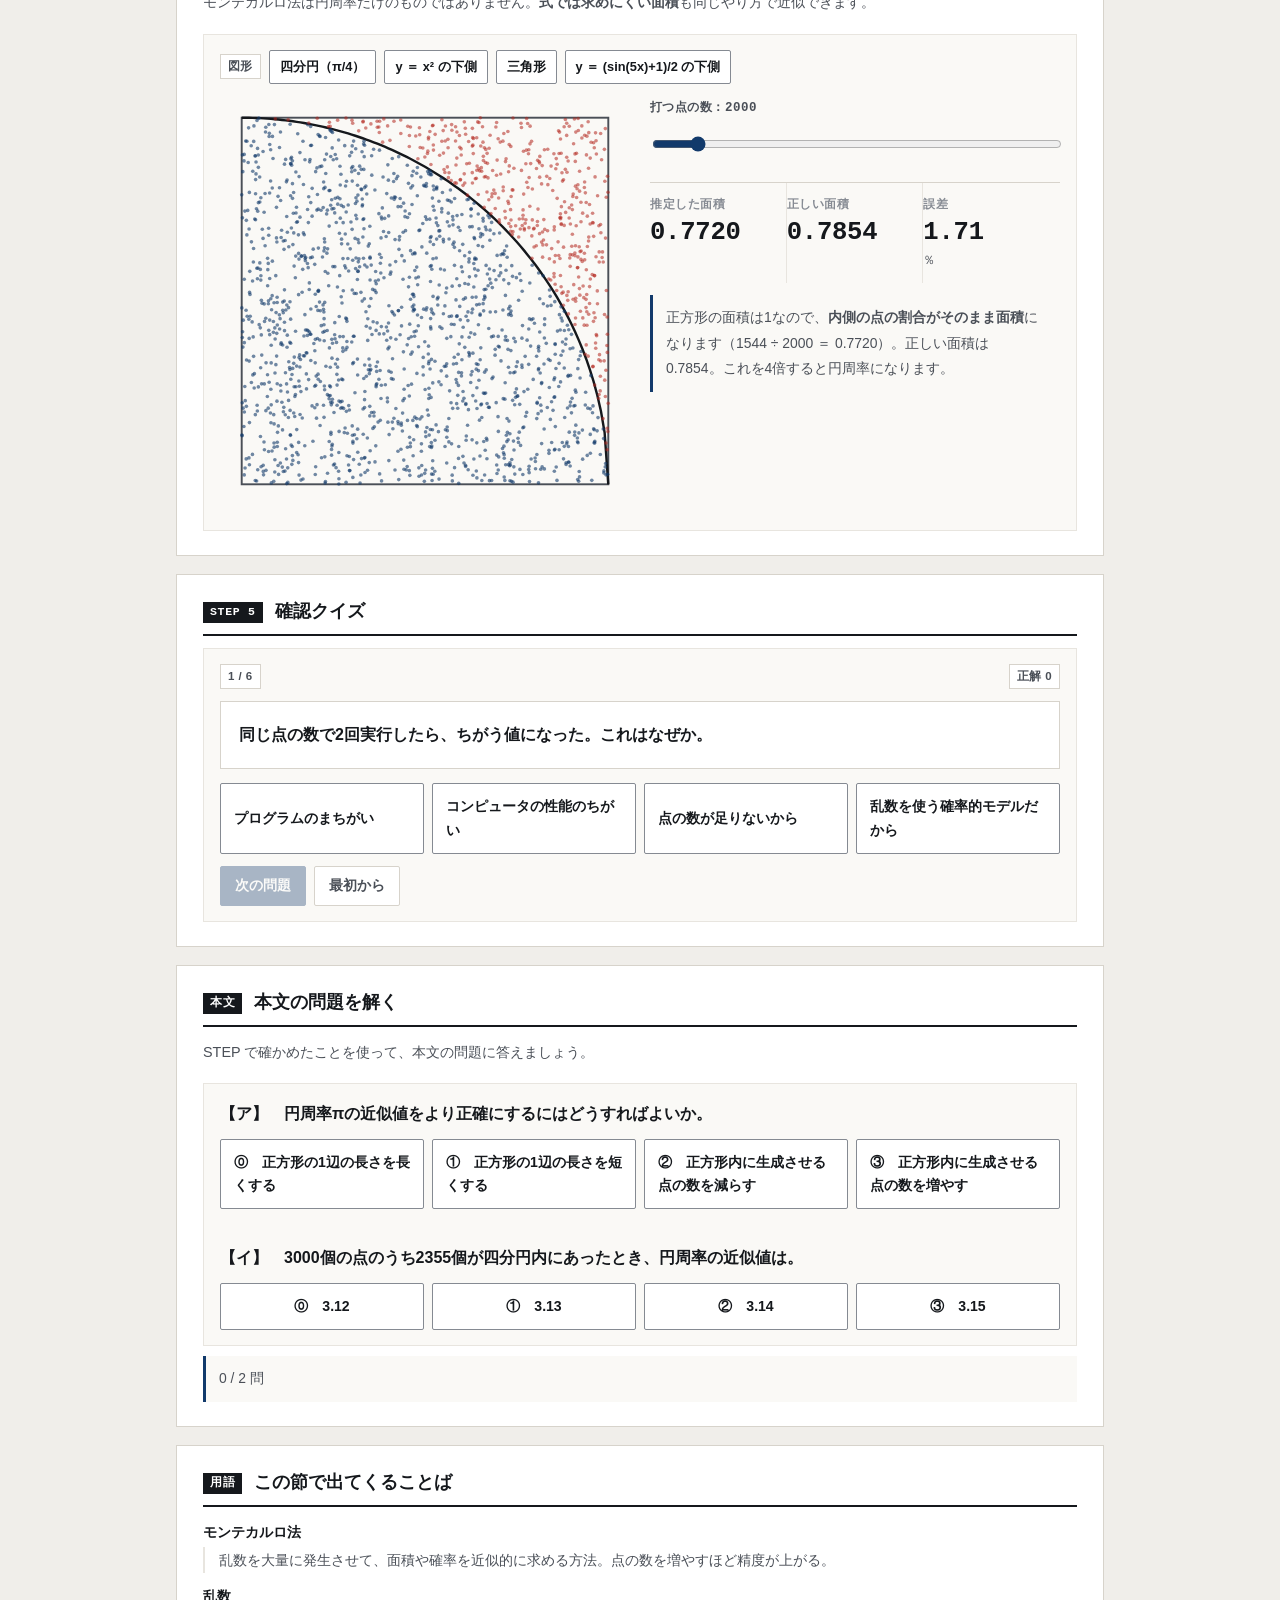
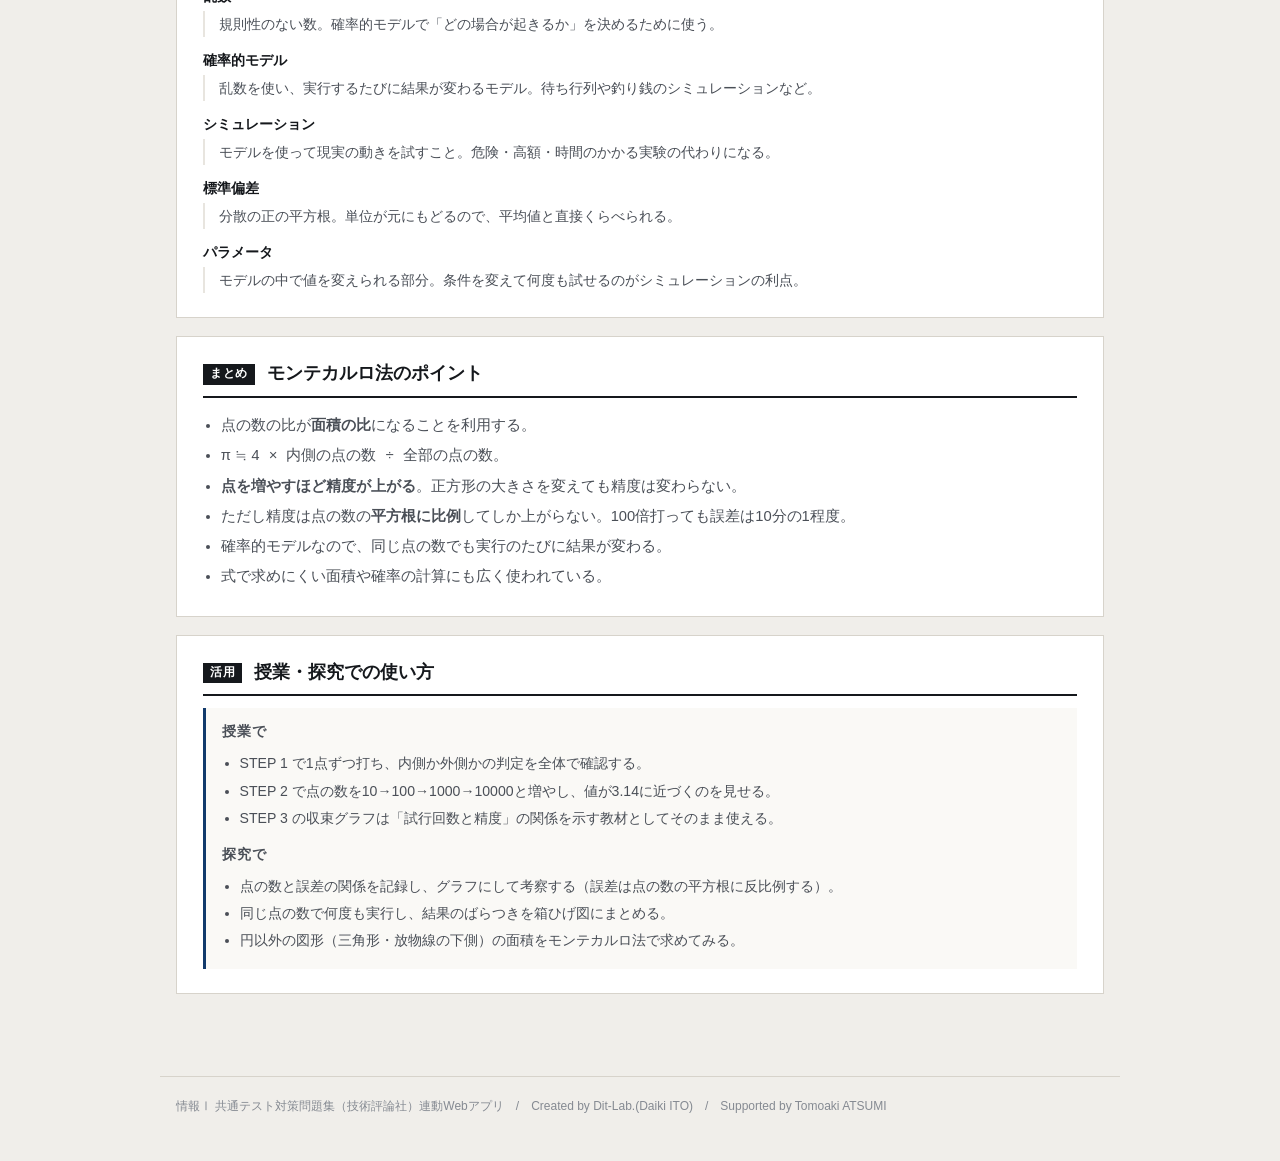
==== commit 44d3049f: "fix: 解説文が折り返さず画面からはみ出す場合がある不具合を修正" ====
--- a/index.html
+++ b/index.html
@@ -6,7 +6,7 @@
 <title>シミュレーション④ モンテカルロ法｜情報Ⅰ共通テスト対策問題集</title>
 <meta name="description" content="でたらめに点を打つだけで円周率が求まります。点の数を増やすほど精度が上がるようすを、自分の目で確かめましょう。">
 <link rel="icon" href="data:image/svg+xml,%3Csvg xmlns=%22http://www.w3.org/2000/svg%22 viewBox=%220 0 32 32%22%3E%3Crect width=%2232%22 height=%2232%22 fill=%22%2315181c%22/%3E%3Ctext x=%2216%22 y=%2222%22 font-size=%2218%22 font-family=%22monospace%22 fill=%22%23fff%22 text-anchor=%22middle%22%3E01%3C/text%3E%3C/svg%3E">
-<link rel="stylesheet" href="css/style.css?v=ea93572e">
+<link rel="stylesheet" href="css/style.css?v=1b60c856">
 <link rel="stylesheet" href="css/app.css?v=c6b70af8">
 </head>
 <body>
--- a/css/style.css
+++ b/css/style.css
@@ -118,7 +118,7 @@
 table.tbl thead th{border-bottom:1.5px solid var(--ink); font-size:.76rem; color:var(--ink-2); font-weight:700; white-space:nowrap}
 .tbl-scroll{overflow-x:auto; -webkit-overflow-scrolling:touch; max-width:100%}
 
-.note{padding:10px 13px; font-size:.87rem; border-left:3px solid var(--ink-3); background:var(--paper-2)}
+.note{padding:10px 13px; font-size:.87rem; border-left:3px solid var(--ink-3); background:var(--paper-2); overflow-wrap:break-word; word-break:break-word}
 .note.ok{background:var(--ok-bg); border-left-color:var(--ok); color:#123f22}
 .note.ng{background:var(--ng-bg); border-left-color:var(--ng); color:#6d1a15}
 .note.info{background:var(--paper-2); border-left-color:var(--accent); color:var(--ink-2)}
